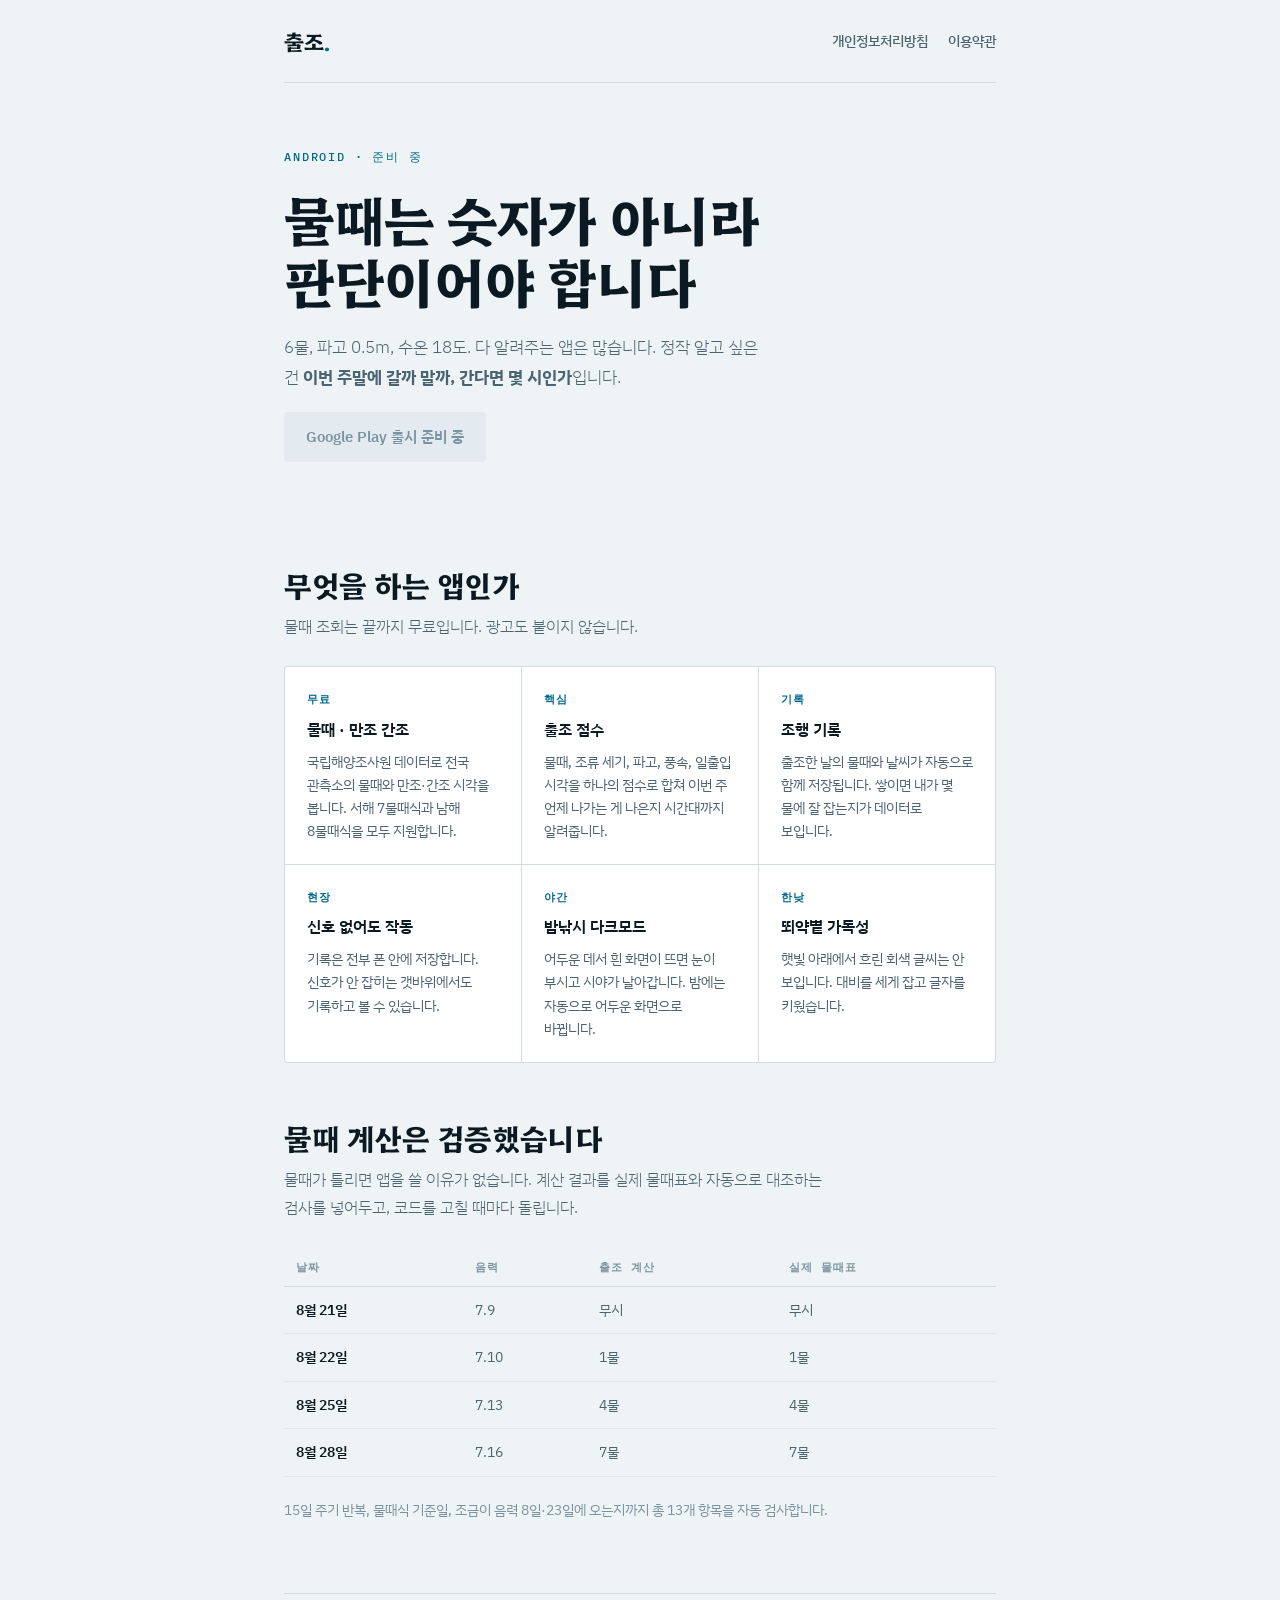
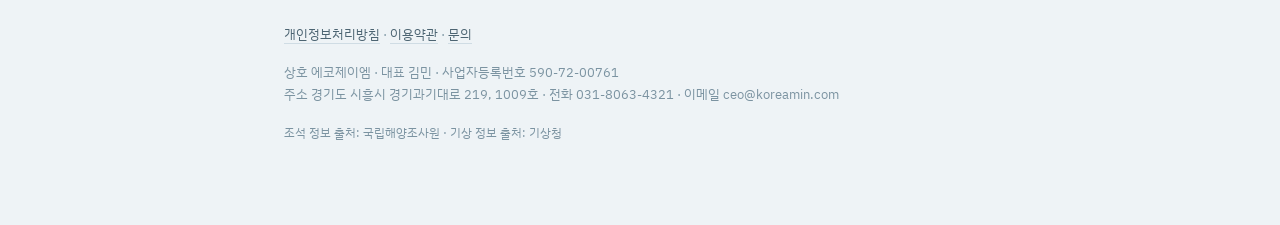
==== index.html @ c9028c0d "출조 앱 소개 사이트 — 소개·개인정보처리방침·이용약관 Co-Authored-By: Claude Opus 5 (1M context) <noreply@anthropic.com>" ====
<!doctype html>
<html lang="ko">
<head>
<meta charset="utf-8">
<meta name="viewport" content="width=device-width, initial-scale=1">
<title>출조 — 물때표와 조행기록</title>
<meta name="description" content="물때, 만조·간조 시각, 출조 점수, 조행 기록을 한 앱에서. 광고 없는 낚시 앱.">
<link rel="preconnect" href="https://fonts.googleapis.com">
<link rel="preconnect" href="https://fonts.gstatic.com" crossorigin>
<link rel="stylesheet" href="https://fonts.googleapis.com/css2?family=Hahmlet:wght@500;700&family=IBM+Plex+Sans+KR:wght@300;400;500;600&family=IBM+Plex+Mono:wght@400;500;600&display=swap">
<link rel="stylesheet" href="style.css">
</head>
<body>
<div class="wrap">

  <div class="topbar">
    <a class="brand" href="index.html">출조<span>.</span></a>
    <nav class="topnav">
      <a href="privacy.html">개인정보처리방침</a>
      <a href="terms.html">이용약관</a>
    </nav>
  </div>

  <div class="hero">
    <div class="eyebrow">Android · 준비 중</div>
    <h1>물때는 숫자가 아니라<br>판단이어야 합니다</h1>
    <p class="lede">
      6물, 파고 0.5m, 수온 18도. 다 알려주는 앱은 많습니다.
      정작 알고 싶은 건 <strong>이번 주말에 갈까 말까, 간다면 몇 시인가</strong>입니다.
    </p>
    <span class="cta pending">Google Play 출시 준비 중</span>
  </div>

  <section>
    <h2>무엇을 하는 앱인가</h2>
    <p class="sec-sub">물때 조회는 끝까지 무료입니다. 광고도 붙이지 않습니다.</p>

    <div class="features">
      <div class="feat">
        <span class="feat-k">무료</span>
        <span class="feat-t">물때 · 만조 간조</span>
        <span class="feat-d">
          국립해양조사원 데이터로 전국 관측소의 물때와 만조·간조 시각을 봅니다.
          서해 7물때식과 남해 8물때식을 모두 지원합니다.
        </span>
      </div>
      <div class="feat">
        <span class="feat-k">핵심</span>
        <span class="feat-t">출조 점수</span>
        <span class="feat-d">
          물때, 조류 세기, 파고, 풍속, 일출입 시각을 하나의 점수로 합쳐
          이번 주 언제 나가는 게 나은지 시간대까지 알려줍니다.
        </span>
      </div>
      <div class="feat">
        <span class="feat-k">기록</span>
        <span class="feat-t">조행 기록</span>
        <span class="feat-d">
          출조한 날의 물때와 날씨가 자동으로 함께 저장됩니다.
          쌓이면 내가 몇 물에 잘 잡는지가 데이터로 보입니다.
        </span>
      </div>
      <div class="feat">
        <span class="feat-k">현장</span>
        <span class="feat-t">신호 없어도 작동</span>
        <span class="feat-d">
          기록은 전부 폰 안에 저장합니다. 신호가 안 잡히는 갯바위에서도
          기록하고 볼 수 있습니다.
        </span>
      </div>
      <div class="feat">
        <span class="feat-k">야간</span>
        <span class="feat-t">밤낚시 다크모드</span>
        <span class="feat-d">
          어두운 데서 흰 화면이 뜨면 눈이 부시고 시야가 날아갑니다.
          밤에는 자동으로 어두운 화면으로 바뀝니다.
        </span>
      </div>
      <div class="feat">
        <span class="feat-k">한낮</span>
        <span class="feat-t">뙤약볕 가독성</span>
        <span class="feat-d">
          햇빛 아래에서 흐린 회색 글씨는 안 보입니다.
          대비를 세게 잡고 글자를 키웠습니다.
        </span>
      </div>
    </div>
  </section>

  <section>
    <h2>물때 계산은 검증했습니다</h2>
    <p class="sec-sub">
      물때가 틀리면 앱을 쓸 이유가 없습니다. 계산 결과를 실제 물때표와
      자동으로 대조하는 검사를 넣어두고, 코드를 고칠 때마다 돌립니다.
    </p>
    <table>
      <thead>
        <tr><th>날짜</th><th>음력</th><th>출조 계산</th><th>실제 물때표</th></tr>
      </thead>
      <tbody>
        <tr><td>8월 21일</td><td>7.9</td><td>무시</td><td>무시</td></tr>
        <tr><td>8월 22일</td><td>7.10</td><td>1물</td><td>1물</td></tr>
        <tr><td>8월 25일</td><td>7.13</td><td>4물</td><td>4물</td></tr>
        <tr><td>8월 28일</td><td>7.16</td><td>7물</td><td>7물</td></tr>
      </tbody>
    </table>
    <p style="font-size:13.5px;color:var(--ink-3);margin:0;">
      15일 주기 반복, 물때식 기준일, 조금이 음력 8일·23일에 오는지까지
      총 13개 항목을 자동 검사합니다.
    </p>
  </section>

  <footer>
    <a href="privacy.html">개인정보처리방침</a> ·
    <a href="terms.html">이용약관</a> ·
    <a href="mailto:ceo@koreamin.com">문의</a>

    <div class="biz">
      상호 에코제이엠 ·
      대표 김민 ·
      사업자등록번호 590-72-00761<br>
      주소 경기도 시흥시 경기과기대로 219, 1009호 ·
      전화 031-8063-4321 ·
      이메일 ceo@koreamin.com
    </div>

    <div style="margin-top:16px;font-size:12px;">
      조석 정보 출처: 국립해양조사원 · 기상 정보 출처: 기상청
    </div>
  </footer>

</div>
</body>
</html>
---- style.css ----
/* 출조 — 앱 소개 사이트
   앱과 같은 색을 씁니다. 제품과 웹이 한 세계에 있도록. */

:root {
  --ground: #eef3f6;
  --surface: #ffffff;
  --surface-2: #e3ebf0;
  --line: #cfdce4;
  --line-soft: #dfe9ef;

  --ink: #0b1a22;
  --ink-2: #4c6472;
  --ink-3: #7b93a1;

  --accent: #046a8d;
  --accent-soft: #d3e8f1;
  --on-accent: #ffffff;

  --rise: #0f6e4f;

  --f-display: "Hahmlet", "Nanum Myeongjo", Georgia, serif;
  --f-body: "IBM Plex Sans KR", "Malgun Gothic", system-ui, sans-serif;
  --f-mono: "IBM Plex Mono", "D2Coding", ui-monospace, monospace;
}

@media (prefers-color-scheme: dark) {
  :root {
    --ground: #07141a;
    --surface: #0e2028;
    --surface-2: #16303a;
    --line: #1e3b47;
    --line-soft: #172f39;

    --ink: #e8f1f5;
    --ink-2: #9db6c2;
    --ink-3: #6c8794;

    --accent: #3fb6de;
    --accent-soft: #0f3341;
    --on-accent: #04161d;

    --rise: #48c795;
  }
}

* { box-sizing: border-box; }

html { scroll-behavior: smooth; }

body {
  margin: 0;
  background: var(--ground);
  color: var(--ink);
  font-family: var(--f-body);
  font-size: 16px;
  line-height: 1.75;
  -webkit-font-smoothing: antialiased;
  word-break: keep-all;
}

.wrap { max-width: 760px; margin: 0 auto; padding: 0 24px 80px; }

/* ── 상단 바 ─────────────────────────── */
.topbar {
  display: flex;
  align-items: center;
  justify-content: space-between;
  gap: 16px;
  padding: 22px 0;
  border-bottom: 1px solid var(--line);
  flex-wrap: wrap;
}
.brand {
  font-family: var(--f-display);
  font-size: 1.35rem;
  font-weight: 700;
  letter-spacing: -0.02em;
  color: var(--ink);
  text-decoration: none;
}
.brand span { color: var(--accent); }
.topnav { display: flex; gap: 20px; }
.topnav a {
  font-size: 14px;
  font-weight: 500;
  color: var(--ink-2);
  text-decoration: none;
}
.topnav a:hover, .topnav a:focus-visible { color: var(--accent); }

/* ── 히어로 ──────────────────────────── */
.hero { padding: 64px 0 48px; display: flex; flex-direction: column; gap: 20px; }
.eyebrow {
  font-family: var(--f-mono);
  font-size: 11.5px;
  font-weight: 500;
  letter-spacing: 0.16em;
  text-transform: uppercase;
  color: var(--accent);
}
h1 {
  font-family: var(--f-display);
  font-weight: 700;
  font-size: clamp(2.2rem, 6.5vw, 3.4rem);
  line-height: 1.15;
  letter-spacing: -0.02em;
  margin: 0;
  text-wrap: balance;
}
.lede {
  font-size: 1.0625rem;
  font-weight: 300;
  color: var(--ink-2);
  max-width: 48ch;
  margin: 0;
}

.cta {
  display: inline-flex;
  align-items: center;
  gap: 8px;
  align-self: flex-start;
  background: var(--accent);
  color: var(--on-accent);
  font-weight: 600;
  font-size: 15px;
  padding: 12px 22px;
  border-radius: 4px;
  text-decoration: none;
}
.cta:hover, .cta:focus-visible { opacity: 0.9; }
.cta.pending { background: var(--surface-2); color: var(--ink-3); cursor: default; }

/* ── 기능 ────────────────────────────── */
h2 {
  font-family: var(--f-display);
  font-weight: 700;
  font-size: clamp(1.4rem, 3.4vw, 1.85rem);
  letter-spacing: -0.015em;
  line-height: 1.3;
  margin: 0 0 8px;
  text-wrap: balance;
}
section { padding-top: 56px; }
.sec-sub { color: var(--ink-2); font-weight: 300; margin: 0 0 26px; max-width: 56ch; }

.features {
  display: grid;
  gap: 1px;
  background: var(--line);
  border: 1px solid var(--line);
  border-radius: 3px;
  overflow: hidden;
  grid-template-columns: repeat(auto-fit, minmax(230px, 1fr));
}
.feat {
  background: var(--surface);
  padding: 22px;
  display: flex;
  flex-direction: column;
  gap: 7px;
}
.feat-k {
  font-family: var(--f-mono);
  font-size: 10.5px;
  font-weight: 600;
  letter-spacing: 0.1em;
  text-transform: uppercase;
  color: var(--accent);
}
.feat-t { font-weight: 600; font-size: 1rem; }
.feat-d { font-size: 14px; color: var(--ink-2); line-height: 1.65; }

/* ── 문서 본문 (약관·방침) ───────────── */
.doc { padding-top: 48px; }
.doc h1 { font-size: clamp(1.8rem, 5vw, 2.4rem); }
.doc .updated {
  font-family: var(--f-mono);
  font-size: 12px;
  color: var(--ink-3);
  letter-spacing: 0.04em;
  margin: 10px 0 0;
}
.doc h2 {
  font-size: 1.15rem;
  margin: 44px 0 10px;
  padding-top: 20px;
  border-top: 1px solid var(--line);
}
.doc h3 { font-size: 1rem; font-weight: 600; margin: 24px 0 6px; font-family: var(--f-body); }
.doc p { margin: 0 0 1em; color: var(--ink-2); }
.doc ul { margin: 0 0 1em; padding-left: 1.3em; color: var(--ink-2); }
.doc li { margin-bottom: 6px; }
.doc strong { color: var(--ink); font-weight: 600; }

.callout {
  background: var(--accent-soft);
  border-radius: 4px;
  padding: 18px 20px;
  margin: 0 0 1.5em;
  color: var(--accent);
  font-size: 14.5px;
  line-height: 1.7;
}
.callout strong { color: var(--accent); font-weight: 700; }

.fill {
  background: #ffe9a8;
  color: #5a4200;
  padding: 1px 7px;
  border-radius: 3px;
  font-family: var(--f-mono);
  font-size: 13px;
  font-weight: 600;
}
@media (prefers-color-scheme: dark) {
  .fill { background: #4a3a05; color: #ffd970; }
}

table {
  border-collapse: collapse;
  width: 100%;
  font-size: 14px;
  margin: 0 0 1.5em;
}
th {
  text-align: left;
  font-family: var(--f-mono);
  font-size: 10.5px;
  letter-spacing: 0.09em;
  text-transform: uppercase;
  color: var(--ink-3);
  font-weight: 600;
  padding: 10px 12px;
  border-bottom: 1px solid var(--line);
}
td {
  padding: 11px 12px;
  border-bottom: 1px solid var(--line-soft);
  color: var(--ink-2);
  vertical-align: top;
}
td:first-child { color: var(--ink); font-weight: 600; white-space: nowrap; }

/* ── 푸터 ────────────────────────────── */
footer {
  margin-top: 72px;
  padding-top: 28px;
  border-top: 1px solid var(--line);
  font-size: 13px;
  color: var(--ink-3);
  line-height: 1.9;
}
footer a { color: var(--ink-2); text-decoration: none; border-bottom: 1px solid var(--line); }
footer a:hover, footer a:focus-visible { color: var(--accent); border-bottom-color: var(--accent); }
.biz { margin-top: 14px; font-size: 12.5px; line-height: 1.8; }

:focus-visible { outline: 2px solid var(--accent); outline-offset: 2px; }
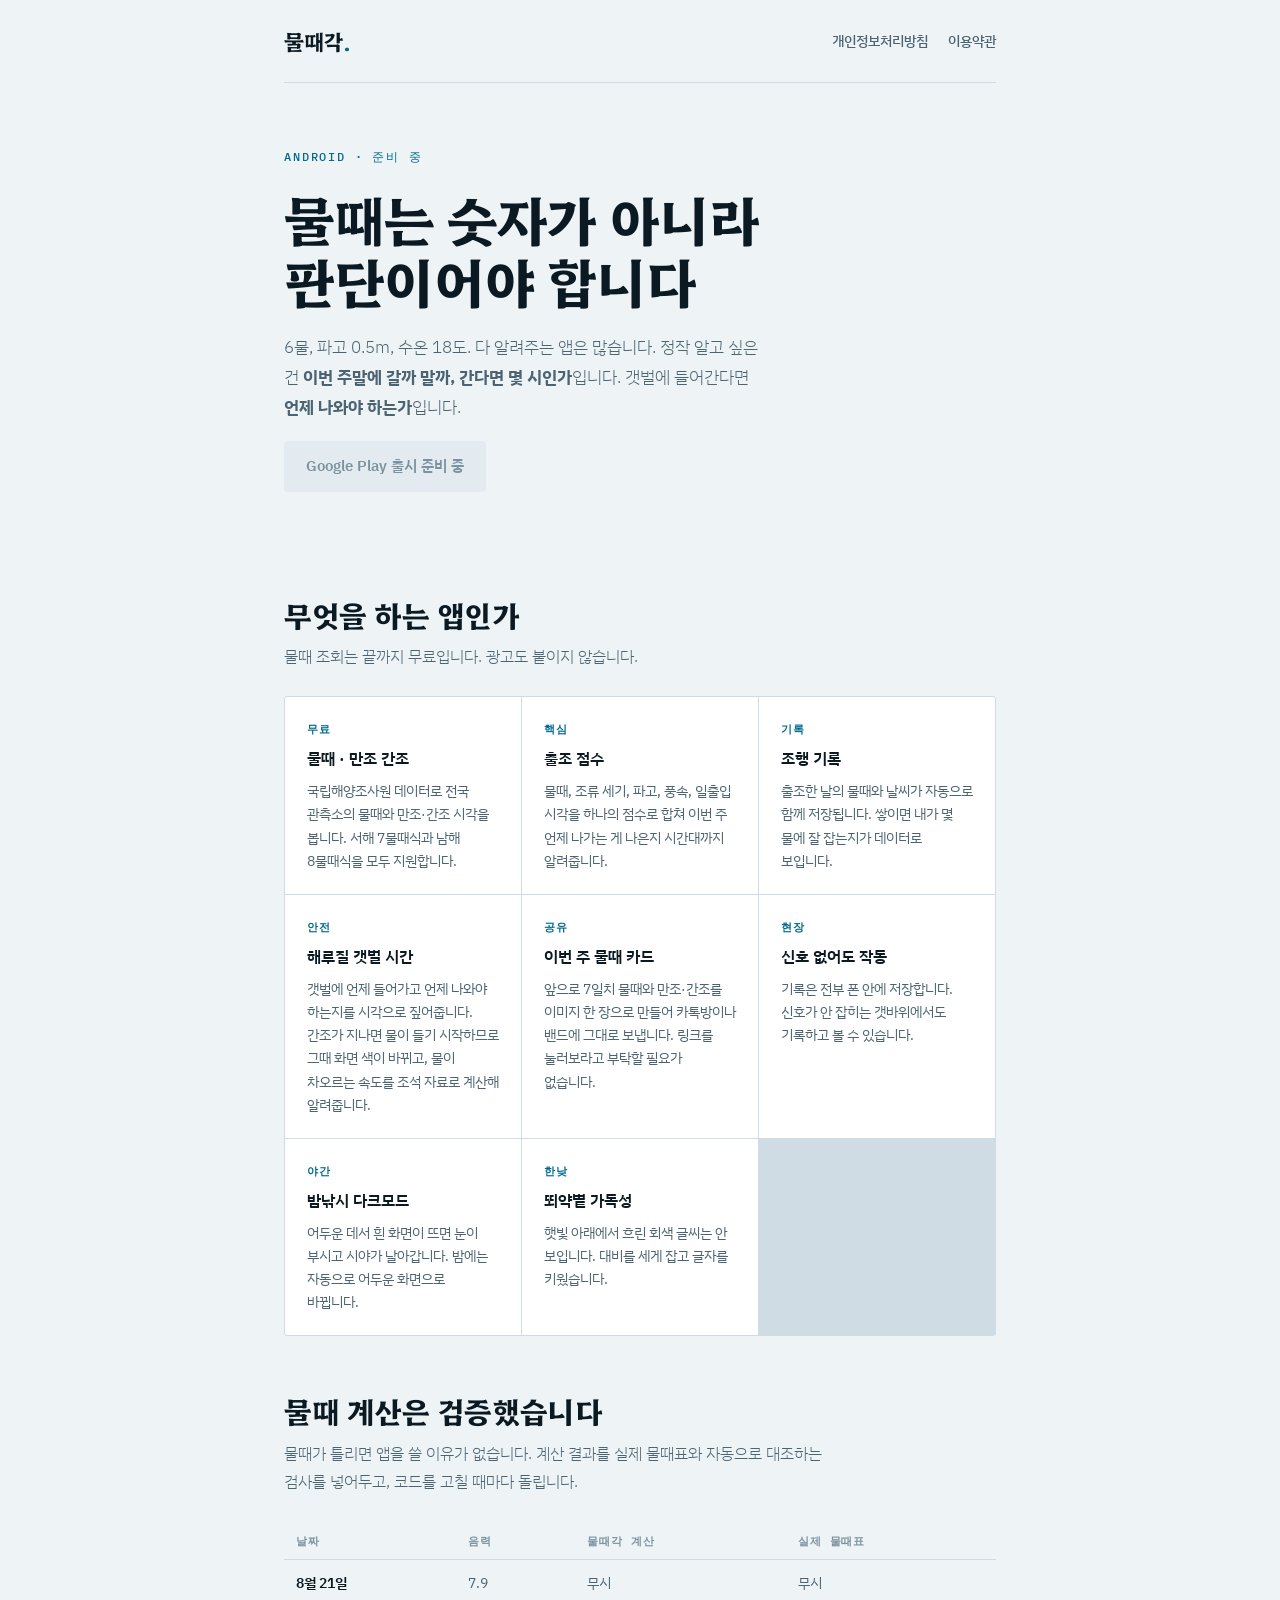
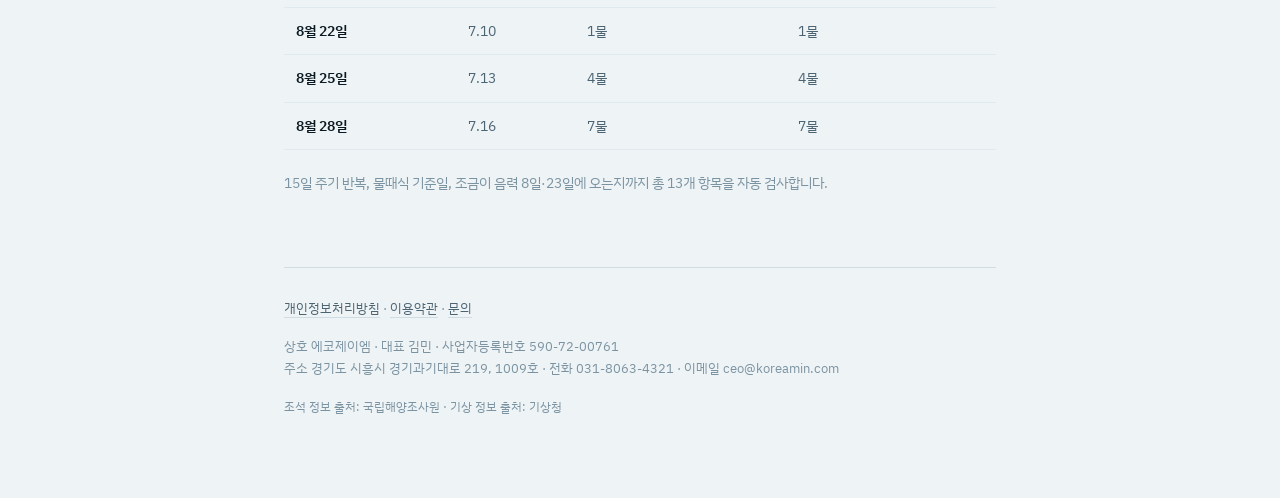
==== commit 34d6e5e1: "앱 이름을 물때각으로 바꾸고 해루질·공유를 알립니다 앱 쪽에서 이름을 물때각(kr.mulddaegak.app)으로 바꿨습니다. 개인정보처리방침 URL 은 플레이 콘솔이 필수로 요구" ====
--- a/index.html
+++ b/index.html
@@ -3,8 +3,8 @@
 <head>
 <meta charset="utf-8">
 <meta name="viewport" content="width=device-width, initial-scale=1">
-<title>출조 — 물때표와 조행기록</title>
-<meta name="description" content="물때, 만조·간조 시각, 출조 점수, 조행 기록을 한 앱에서. 광고 없는 낚시 앱.">
+<title>물때각 — 물때표·조석예보·해루질</title>
+<meta name="description" content="물때표와 만조·간조, 갈까 말까 판단하는 출조 점수, 해루질 갯벌 시간까지. 광고 없는 물때 앱.">
 <link rel="preconnect" href="https://fonts.googleapis.com">
 <link rel="preconnect" href="https://fonts.gstatic.com" crossorigin>
 <link rel="stylesheet" href="https://fonts.googleapis.com/css2?family=Hahmlet:wght@500;700&family=IBM+Plex+Sans+KR:wght@300;400;500;600&family=IBM+Plex+Mono:wght@400;500;600&display=swap">
@@ -14,7 +14,7 @@
 <div class="wrap">
 
   <div class="topbar">
-    <a class="brand" href="index.html">출조<span>.</span></a>
+    <a class="brand" href="index.html">물때각<span>.</span></a>
     <nav class="topnav">
       <a href="privacy.html">개인정보처리방침</a>
       <a href="terms.html">이용약관</a>
@@ -27,6 +27,7 @@
     <p class="lede">
       6물, 파고 0.5m, 수온 18도. 다 알려주는 앱은 많습니다.
       정작 알고 싶은 건 <strong>이번 주말에 갈까 말까, 간다면 몇 시인가</strong>입니다.
+      갯벌에 들어간다면 <strong>언제 나와야 하는가</strong>입니다.
     </p>
     <span class="cta pending">Google Play 출시 준비 중</span>
   </div>
@@ -58,6 +59,24 @@
         <span class="feat-d">
           출조한 날의 물때와 날씨가 자동으로 함께 저장됩니다.
           쌓이면 내가 몇 물에 잘 잡는지가 데이터로 보입니다.
+        </span>
+      </div>
+      <div class="feat">
+        <span class="feat-k">안전</span>
+        <span class="feat-t">해루질 갯벌 시간</span>
+        <span class="feat-d">
+          갯벌에 언제 들어가고 언제 나와야 하는지를 시각으로 짚어줍니다.
+          간조가 지나면 물이 들기 시작하므로 그때 화면 색이 바뀌고,
+          물이 차오르는 속도를 조석 자료로 계산해 알려줍니다.
+        </span>
+      </div>
+      <div class="feat">
+        <span class="feat-k">공유</span>
+        <span class="feat-t">이번 주 물때 카드</span>
+        <span class="feat-d">
+          앞으로 7일치 물때와 만조·간조를 이미지 한 장으로 만들어
+          카톡방이나 밴드에 그대로 보냅니다. 링크를 눌러보라고
+          부탁할 필요가 없습니다.
         </span>
       </div>
       <div class="feat">
@@ -95,7 +114,7 @@
     </p>
     <table>
       <thead>
-        <tr><th>날짜</th><th>음력</th><th>출조 계산</th><th>실제 물때표</th></tr>
+        <tr><th>날짜</th><th>음력</th><th>물때각 계산</th><th>실제 물때표</th></tr>
       </thead>
       <tbody>
         <tr><td>8월 21일</td><td>7.9</td><td>무시</td><td>무시</td></tr>
